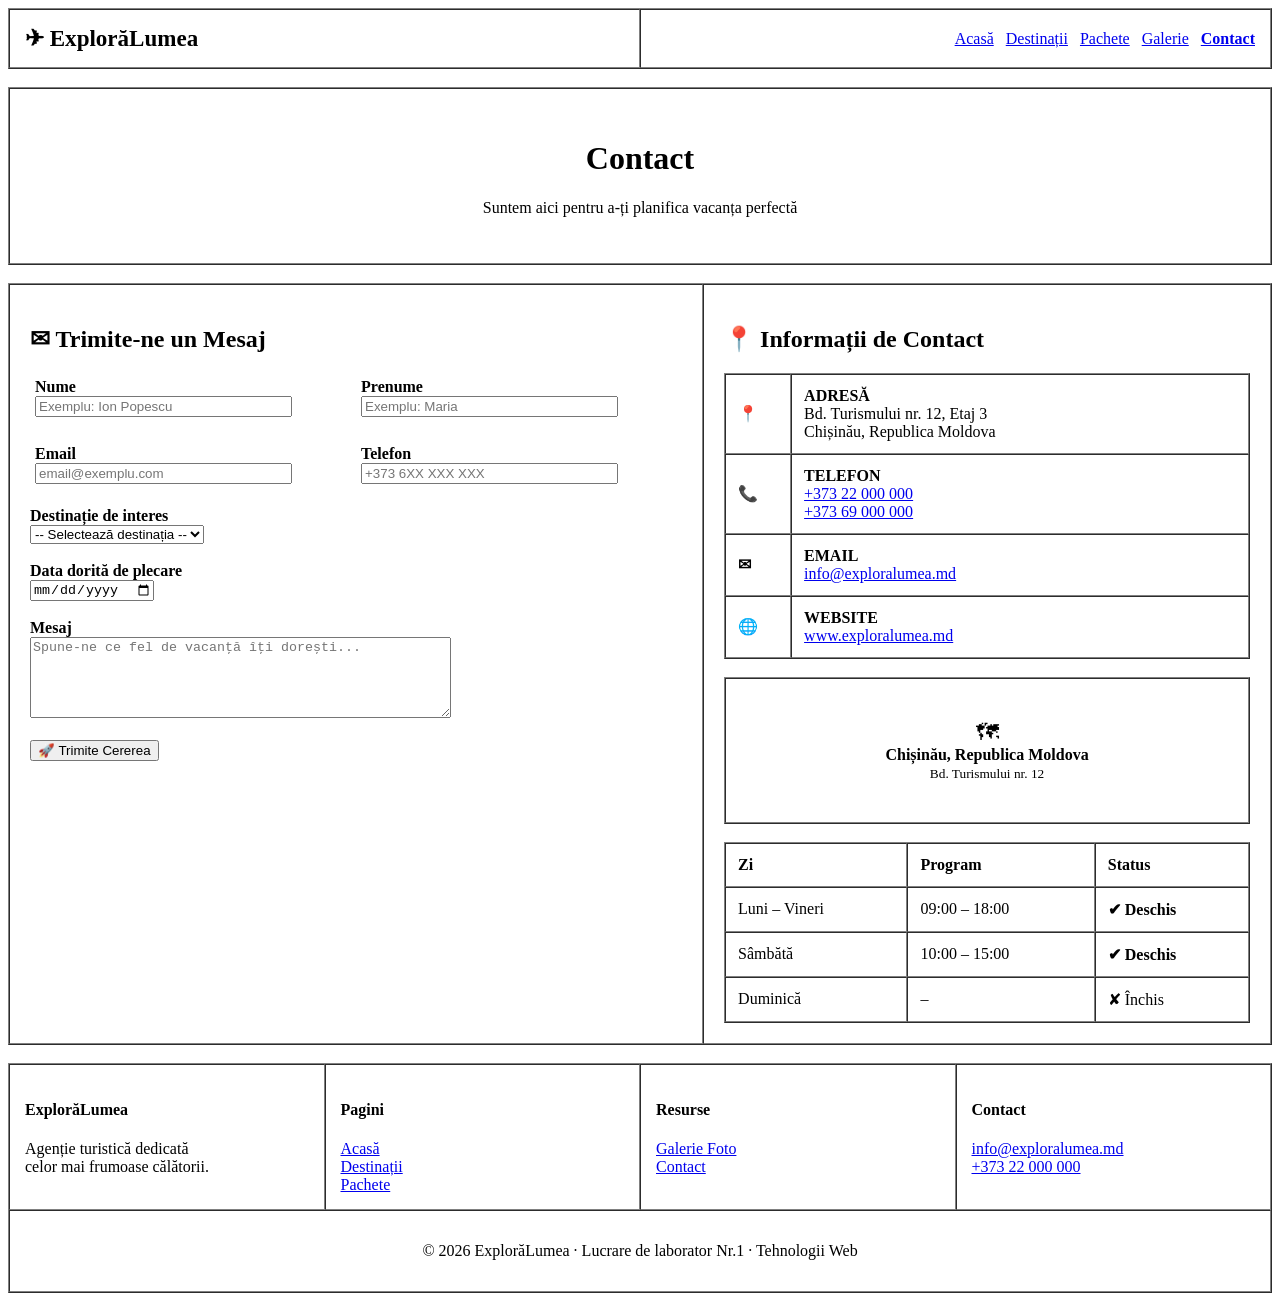
==== contact.html @ a7e3dc66 "Add files via upload" ====
<!DOCTYPE html>
<html lang="ro">
<head>
  <meta charset="UTF-8">
  <meta name="viewport" content="width=device-width, initial-scale=1.0">
  <title>Contact – ExplorăLumea</title>
</head>
<body>

<!-- HEADER -->
<table width="100%" border="1" cellpadding="15" cellspacing="0">
  <tr>
    <td width="50%" valign="middle">
      <b><big><big>✈ ExplorăLumea</big></big></b>
    </td>
    <td width="50%" valign="middle" align="right">
      <a href="index.html">Acasă</a> &nbsp;
      <a href="destinatii.html">Destinații</a> &nbsp;
      <a href="pachete.html">Pachete</a> &nbsp;
      <a href="galerie.html">Galerie</a> &nbsp;
      <a href="contact.html"><b>Contact</b></a>
    </td>
  </tr>
</table>

<br>

<!-- PAGE HEADER -->
<table width="100%" border="1" cellpadding="30" cellspacing="0">
  <tr>
    <td align="center">
      <h1>Contact</h1>
      <p>Suntem aici pentru a-ți planifica vacanța perfectă</p>
    </td>
  </tr>
</table>

<br>

<!-- CONTACT: FORMULAR + INFO -->
<table width="100%" border="1" cellpadding="20" cellspacing="0">
  <tr valign="top">

    <!-- COLOANA 1: FORMULAR -->
    <td width="55%">
      <h2>✉ Trimite-ne un Mesaj</h2>

      <!-- Nume + Prenume -->
      <table width="100%" border="0" cellpadding="5" cellspacing="0">
        <tr valign="top">
          <td width="50%">
            <label><b>Nume</b></label><br>
            <input type="text" placeholder="Exemplu: Ion Popescu" size="30">
          </td>
          <td width="50%">
            <label><b>Prenume</b></label><br>
            <input type="text" placeholder="Exemplu: Maria" size="30">
          </td>
        </tr>
        <tr valign="top">
          <td>
            <br>
            <label><b>Email</b></label><br>
            <input type="email" placeholder="email@exemplu.com" size="30">
          </td>
          <td>
            <br>
            <label><b>Telefon</b></label><br>
            <input type="tel" placeholder="+373 6XX XXX XXX" size="30">
          </td>
        </tr>
      </table>

      <br>

      <label><b>Destinație de interes</b></label><br>
      <select>
        <option value="">-- Selectează destinația --</option>
        <option>Paris, Franța</option>
        <option>Roma, Italia</option>
        <option>Tokyo, Japonia</option>
        <option>Maldive</option>
        <option>New York, SUA</option>
        <option>Bali, Indonezia</option>
        <option>Altă destinație</option>
      </select>

      <br><br>

      <label><b>Data dorită de plecare</b></label><br>
      <input type="date">

      <br><br>

      <label><b>Mesaj</b></label><br>
      <textarea rows="5" cols="50" placeholder="Spune-ne ce fel de vacanță îți dorești..."></textarea>

      <br><br>

      <button type="submit">🚀 Trimite Cererea</button>
    </td>

    <!-- COLOANA 2: INFO + PROGRAM -->
    <td width="45%">
      <h2>📍 Informații de Contact</h2>

      <!-- Tabel info contact -->
      <table width="100%" border="1" cellpadding="12" cellspacing="0">
        <tr>
          <td width="40"><b>📍</b></td>
          <td>
            <b>ADRESĂ</b><br>
            Bd. Turismului nr. 12, Etaj 3<br>
            Chișinău, Republica Moldova
          </td>
        </tr>
        <tr>
          <td><b>📞</b></td>
          <td>
            <b>TELEFON</b><br>
            <a href="tel:+37322000000">+373 22 000 000</a><br>
            <a href="tel:+37369000000">+373 69 000 000</a>
          </td>
        </tr>
        <tr>
          <td><b>✉</b></td>
          <td>
            <b>EMAIL</b><br>
            <a href="mailto:info@exploralumea.md">info@exploralumea.md</a>
          </td>
        </tr>
        <tr>
          <td><b>🌐</b></td>
          <td>
            <b>WEBSITE</b><br>
            <a href="index.html">www.exploralumea.md</a>
          </td>
        </tr>
      </table>

      <br>

      <!-- HARTA placeholder -->
      <table width="100%" border="1" cellpadding="40" cellspacing="0">
        <tr>
          <td align="center">
            <big><big>🗺</big></big><br>
            <b>Chișinău, Republica Moldova</b><br>
            <small>Bd. Turismului nr. 12</small>
          </td>
        </tr>
      </table>

      <br>

      <!-- PROGRAM de lucru -->
      <table width="100%" border="1" cellpadding="12" cellspacing="0">
        <thead>
          <tr>
            <th align="left">Zi</th>
            <th align="left">Program</th>
            <th align="left">Status</th>
          </tr>
        </thead>
        <tbody>
          <tr>
            <td>Luni – Vineri</td>
            <td>09:00 – 18:00</td>
            <td><b>✔ Deschis</b></td>
          </tr>
          <tr>
            <td>Sâmbătă</td>
            <td>10:00 – 15:00</td>
            <td><b>✔ Deschis</b></td>
          </tr>
          <tr>
            <td>Duminică</td>
            <td>–</td>
            <td>✘ Închis</td>
          </tr>
        </tbody>
      </table>

    </td>
  </tr>
</table>

<br>

<!-- FOOTER -->
<table width="100%" border="1" cellpadding="15" cellspacing="0">
  <tr>
    <td valign="top" width="25%">
      <h4>ExplorăLumea</h4>
      <p>Agenție turistică dedicată<br>celor mai frumoase călătorii.</p>
    </td>
    <td valign="top" width="25%">
      <h4>Pagini</h4>
      <a href="index.html">Acasă</a><br>
      <a href="destinatii.html">Destinații</a><br>
      <a href="pachete.html">Pachete</a>
    </td>
    <td valign="top" width="25%">
      <h4>Resurse</h4>
      <a href="galerie.html">Galerie Foto</a><br>
      <a href="contact.html">Contact</a>
    </td>
    <td valign="top" width="25%">
      <h4>Contact</h4>
      <a href="mailto:info@exploralumea.md">info@exploralumea.md</a><br>
      <a href="tel:+37322000000">+373 22 000 000</a>
    </td>
  </tr>
  <tr>
    <td colspan="4" align="center">
      <p>© 2026 ExplorăLumea · Lucrare de laborator Nr.1 · Tehnologii Web</p>
    </td>
  </tr>
</table>

</body>
</html>
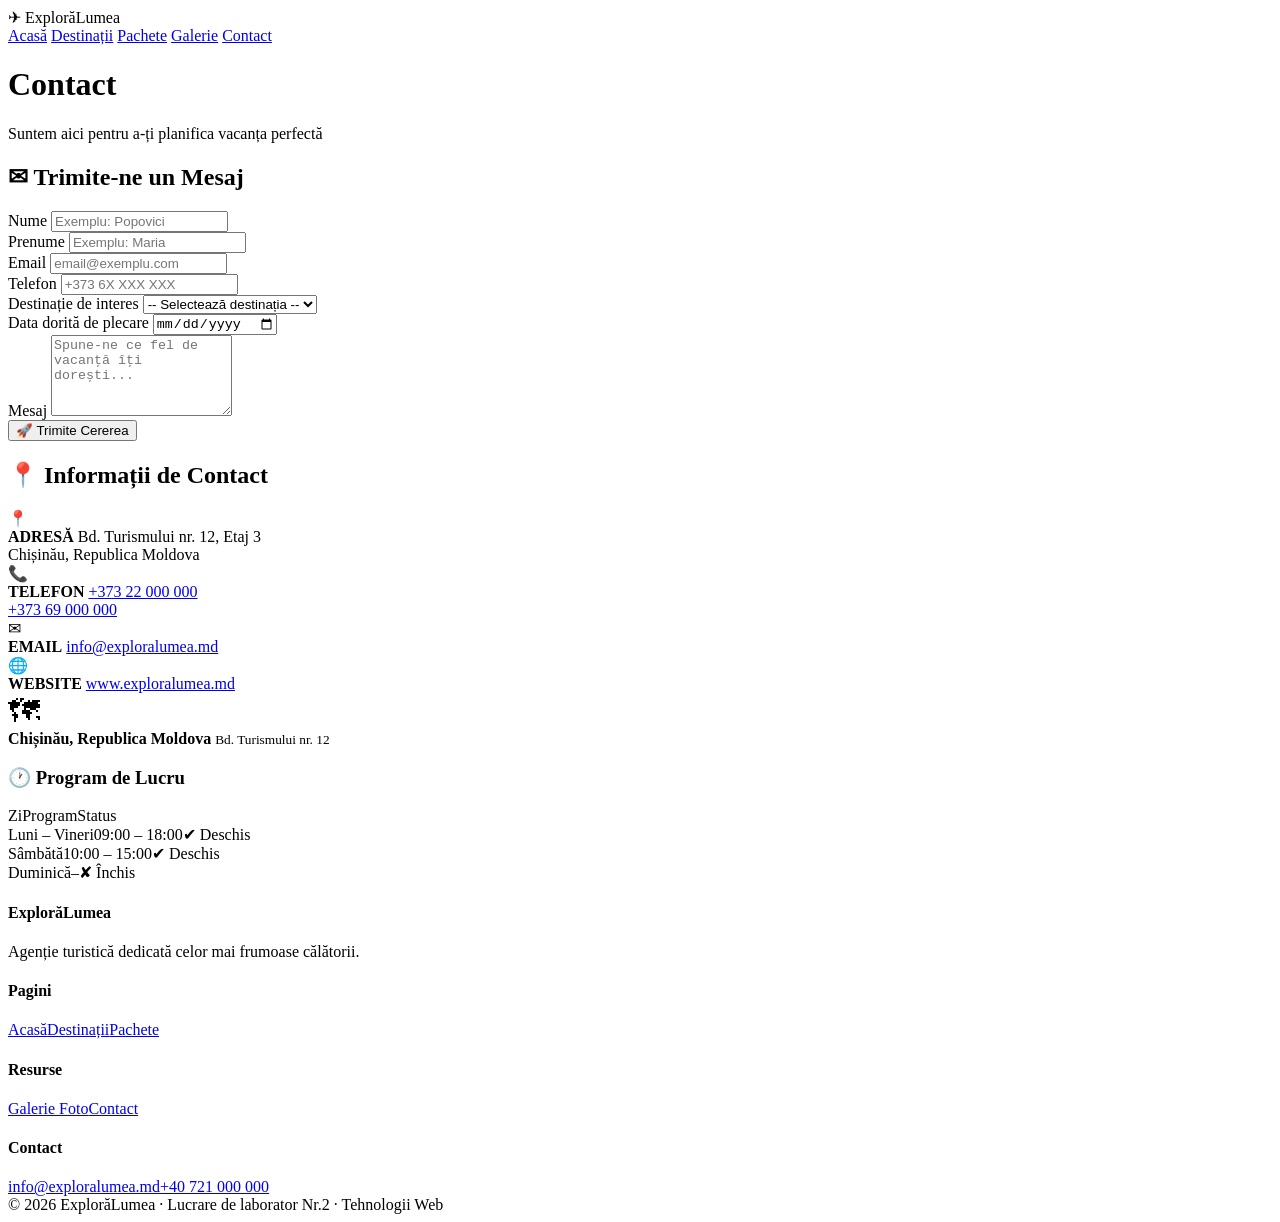
==== commit a93de3b3: "Add files via upload" ====
--- a/contact.html
+++ b/contact.html
@@ -1,223 +1,162 @@
-
 <!DOCTYPE html>
 <html lang="ro">
 <head>
   <meta charset="UTF-8">
   <meta name="viewport" content="width=device-width, initial-scale=1.0">
   <title>Contact – ExplorăLumea</title>
+  <link rel="stylesheet" href="css/style.css">
 </head>
 <body>
 
-<!-- HEADER -->
-<table width="100%" border="1" cellpadding="15" cellspacing="0">
-  <tr>
-    <td width="50%" valign="middle">
-      <b><big><big>✈ ExplorăLumea</big></big></b>
-    </td>
-    <td width="50%" valign="middle" align="right">
-      <a href="index.html">Acasă</a> &nbsp;
-      <a href="destinatii.html">Destinații</a> &nbsp;
-      <a href="pachete.html">Pachete</a> &nbsp;
-      <a href="galerie.html">Galerie</a> &nbsp;
-      <a href="contact.html"><b>Contact</b></a>
-    </td>
-  </tr>
-</table>
+<!-- ANTET -->
+<div class="antet">
+  <div class="antet-interior">
+    <div class="sigla">✈ ExplorăLumea</div>
+    <nav class="navigatie">
+      <a href="index.html">Acasă</a>
+      <a href="destinatii.html">Destinații</a>
+      <a href="pachete.html">Pachete</a>
+      <a href="galerie.html">Galerie</a>
+      <a href="contact.html" class="activ">Contact</a>
+    </nav>
+  </div>
+</div>
 
-<br>
+<!-- BANNER PAGINA -->
+<div class="banner-pagina">
+  <h1>Contact</h1>
+  <p>Suntem aici pentru a-ți planifica vacanța perfectă</p>
+</div>
 
-<!-- PAGE HEADER -->
-<table width="100%" border="1" cellpadding="30" cellspacing="0">
-  <tr>
-    <td align="center">
-      <h1>Contact</h1>
-      <p>Suntem aici pentru a-ți planifica vacanța perfectă</p>
-    </td>
-  </tr>
-</table>
+<div class="sectiune">
+  <div class="sectiune-interior">
+    <div class="grila-contact">
 
-<br>
+      <!-- FORMULAR -->
+      <div class="formular-contact">
+        <h2>✉ Trimite-ne un Mesaj</h2>
 
-<!-- CONTACT: FORMULAR + INFO -->
-<table width="100%" border="1" cellpadding="20" cellspacing="0">
-  <tr valign="top">
+        <div class="rand-formular">
+          <div class="grup-formular">
+            <label>Nume</label>
+            <input type="text" placeholder="Exemplu: Popovici">
+          </div>
+          <div class="grup-formular">
+            <label>Prenume</label>
+            <input type="text" placeholder="Exemplu: Maria">
+          </div>
+        </div>
 
-    <!-- COLOANA 1: FORMULAR -->
-    <td width="55%">
-      <h2>✉ Trimite-ne un Mesaj</h2>
+        <div class="rand-formular">
+          <div class="grup-formular">
+            <label>Email</label>
+            <input type="email" placeholder="email@exemplu.com">
+          </div>
+          <div class="grup-formular">
+            <label>Telefon</label>
+            <input type="tel" placeholder="+373 6X XXX XXX">
+          </div>
+        </div>
 
-      <!-- Nume + Prenume -->
-      <table width="100%" border="0" cellpadding="5" cellspacing="0">
-        <tr valign="top">
-          <td width="50%">
-            <label><b>Nume</b></label><br>
-            <input type="text" placeholder="Exemplu: Ion Popescu" size="30">
-          </td>
-          <td width="50%">
-            <label><b>Prenume</b></label><br>
-            <input type="text" placeholder="Exemplu: Maria" size="30">
-          </td>
-        </tr>
-        <tr valign="top">
-          <td>
-            <br>
-            <label><b>Email</b></label><br>
-            <input type="email" placeholder="email@exemplu.com" size="30">
-          </td>
-          <td>
-            <br>
-            <label><b>Telefon</b></label><br>
-            <input type="tel" placeholder="+373 6XX XXX XXX" size="30">
-          </td>
-        </tr>
-      </table>
+        <div class="grup-formular">
+          <label>Destinație de interes</label>
+          <select>
+            <option value="">-- Selectează destinația --</option>
+            <option>Paris, Franța</option>
+            <option>Roma, Italia</option>
+            <option>Tokyo, Japonia</option>
+            <option>Maldive</option>
+            <option>New York, SUA</option>
+            <option>Bali, Indonezia</option>
+            <option>Altă destinație</option>
+          </select>
+        </div>
 
-      <br>
+        <div class="grup-formular">
+          <label>Data dorită de plecare</label>
+          <input type="date">
+        </div>
 
-      <label><b>Destinație de interes</b></label><br>
-      <select>
-        <option value="">-- Selectează destinația --</option>
-        <option>Paris, Franța</option>
-        <option>Roma, Italia</option>
-        <option>Tokyo, Japonia</option>
-        <option>Maldive</option>
-        <option>New York, SUA</option>
-        <option>Bali, Indonezia</option>
-        <option>Altă destinație</option>
-      </select>
+        <div class="grup-formular">
+          <label>Mesaj</label>
+          <textarea rows="5" placeholder="Spune-ne ce fel de vacanță îți dorești..."></textarea>
+        </div>
 
-      <br><br>
+        <button type="submit" class="buton-trimite">🚀 Trimite Cererea</button>
+      </div>
 
-      <label><b>Data dorită de plecare</b></label><br>
-      <input type="date">
+      <!-- INFO -->
+      <div class="info-contact">
+        <h2>📍 Informații de Contact</h2>
 
-      <br><br>
-
-      <label><b>Mesaj</b></label><br>
-      <textarea rows="5" cols="50" placeholder="Spune-ne ce fel de vacanță îți dorești..."></textarea>
-
-      <br><br>
-
-      <button type="submit">🚀 Trimite Cererea</button>
-    </td>
-
-    <!-- COLOANA 2: INFO + PROGRAM -->
-    <td width="45%">
-      <h2>📍 Informații de Contact</h2>
-
-      <!-- Tabel info contact -->
-      <table width="100%" border="1" cellpadding="12" cellspacing="0">
-        <tr>
-          <td width="40"><b>📍</b></td>
-          <td>
-            <b>ADRESĂ</b><br>
+        <div class="rand-info">
+          <div class="icona-info">📍</div>
+          <div class="text-info">
+            <strong>ADRESĂ</strong>
             Bd. Turismului nr. 12, Etaj 3<br>
             Chișinău, Republica Moldova
-          </td>
-        </tr>
-        <tr>
-          <td><b>📞</b></td>
-          <td>
-            <b>TELEFON</b><br>
+          </div>
+        </div>
+        <div class="rand-info">
+          <div class="icona-info">📞</div>
+          <div class="text-info">
+            <strong>TELEFON</strong>
             <a href="tel:+37322000000">+373 22 000 000</a><br>
             <a href="tel:+37369000000">+373 69 000 000</a>
-          </td>
-        </tr>
-        <tr>
-          <td><b>✉</b></td>
-          <td>
-            <b>EMAIL</b><br>
+          </div>
+        </div>
+        <div class="rand-info">
+          <div class="icona-info">✉</div>
+          <div class="text-info">
+            <strong>EMAIL</strong>
             <a href="mailto:info@exploralumea.md">info@exploralumea.md</a>
-          </td>
-        </tr>
-        <tr>
-          <td><b>🌐</b></td>
-          <td>
-            <b>WEBSITE</b><br>
+          </div>
+        </div>
+        <div class="rand-info">
+          <div class="icona-info">🌐</div>
+          <div class="text-info">
+            <strong>WEBSITE</strong>
             <a href="index.html">www.exploralumea.md</a>
-          </td>
-        </tr>
-      </table>
+          </div>
+        </div>
 
-      <br>
+        <div class="harta-placeholder">
+          <div style="font-size:2rem;">🗺</div>
+          <strong>Chișinău, Republica Moldova</strong>
+          <small>Bd. Turismului nr. 12</small>
+        </div>
 
-      <!-- HARTA placeholder -->
-      <table width="100%" border="1" cellpadding="40" cellspacing="0">
-        <tr>
-          <td align="center">
-            <big><big>🗺</big></big><br>
-            <b>Chișinău, Republica Moldova</b><br>
-            <small>Bd. Turismului nr. 12</small>
-          </td>
-        </tr>
-      </table>
+        <h3>🕐 Program de Lucru</h3>
+        <div class="tabel-program">
+          <div class="program-antet">
+            <span>Zi</span><span>Program</span><span>Status</span>
+          </div>
+          <div class="program-rand">
+            <span>Luni – Vineri</span><span>09:00 – 18:00</span><span class="deschis">✔ Deschis</span>
+          </div>
+          <div class="program-rand">
+            <span>Sâmbătă</span><span>10:00 – 15:00</span><span class="deschis">✔ Deschis</span>
+          </div>
+          <div class="program-rand">
+            <span>Duminică</span><span>–</span><span class="inchis">✘ Închis</span>
+          </div>
+        </div>
 
-      <br>
+      </div>
+    </div>
+  </div>
+</div>
 
-      <!-- PROGRAM de lucru -->
-      <table width="100%" border="1" cellpadding="12" cellspacing="0">
-        <thead>
-          <tr>
-            <th align="left">Zi</th>
-            <th align="left">Program</th>
-            <th align="left">Status</th>
-          </tr>
-        </thead>
-        <tbody>
-          <tr>
-            <td>Luni – Vineri</td>
-            <td>09:00 – 18:00</td>
-            <td><b>✔ Deschis</b></td>
-          </tr>
-          <tr>
-            <td>Sâmbătă</td>
-            <td>10:00 – 15:00</td>
-            <td><b>✔ Deschis</b></td>
-          </tr>
-          <tr>
-            <td>Duminică</td>
-            <td>–</td>
-            <td>✘ Închis</td>
-          </tr>
-        </tbody>
-      </table>
-
-    </td>
-  </tr>
-</table>
-
-<br>
-
-<!-- FOOTER -->
-<table width="100%" border="1" cellpadding="15" cellspacing="0">
-  <tr>
-    <td valign="top" width="25%">
-      <h4>ExplorăLumea</h4>
-      <p>Agenție turistică dedicată<br>celor mai frumoase călătorii.</p>
-    </td>
-    <td valign="top" width="25%">
-      <h4>Pagini</h4>
-      <a href="index.html">Acasă</a><br>
-      <a href="destinatii.html">Destinații</a><br>
-      <a href="pachete.html">Pachete</a>
-    </td>
-    <td valign="top" width="25%">
-      <h4>Resurse</h4>
-      <a href="galerie.html">Galerie Foto</a><br>
-      <a href="contact.html">Contact</a>
-    </td>
-    <td valign="top" width="25%">
-      <h4>Contact</h4>
-      <a href="mailto:info@exploralumea.md">info@exploralumea.md</a><br>
-      <a href="tel:+37322000000">+373 22 000 000</a>
-    </td>
-  </tr>
-  <tr>
-    <td colspan="4" align="center">
-      <p>© 2026 ExplorăLumea · Lucrare de laborator Nr.1 · Tehnologii Web</p>
-    </td>
-  </tr>
-</table>
+<!-- SUBSOL -->
+<div class="subsol">
+  <div class="subsol-interior">
+    <div class="subsol-coloana"><h4>ExplorăLumea</h4><p>Agenție turistică dedicată celor mai frumoase călătorii.</p></div>
+    <div class="subsol-coloana"><h4>Pagini</h4><a href="index.html">Acasă</a><a href="destinatii.html">Destinații</a><a href="pachete.html">Pachete</a></div>
+    <div class="subsol-coloana"><h4>Resurse</h4><a href="galerie.html">Galerie Foto</a><a href="contact.html">Contact</a></div>
+    <div class="subsol-coloana"><h4>Contact</h4><a href="mailto:info@exploralumea.md">info@exploralumea.md</a><a href="tel:+40721000000">+40 721 000 000</a></div>
+  </div>
+  <div class="subsol-copyright">© 2026 ExplorăLumea · Lucrare de laborator Nr.2 · Tehnologii Web</div>
+</div>
 
 </body>
 </html>
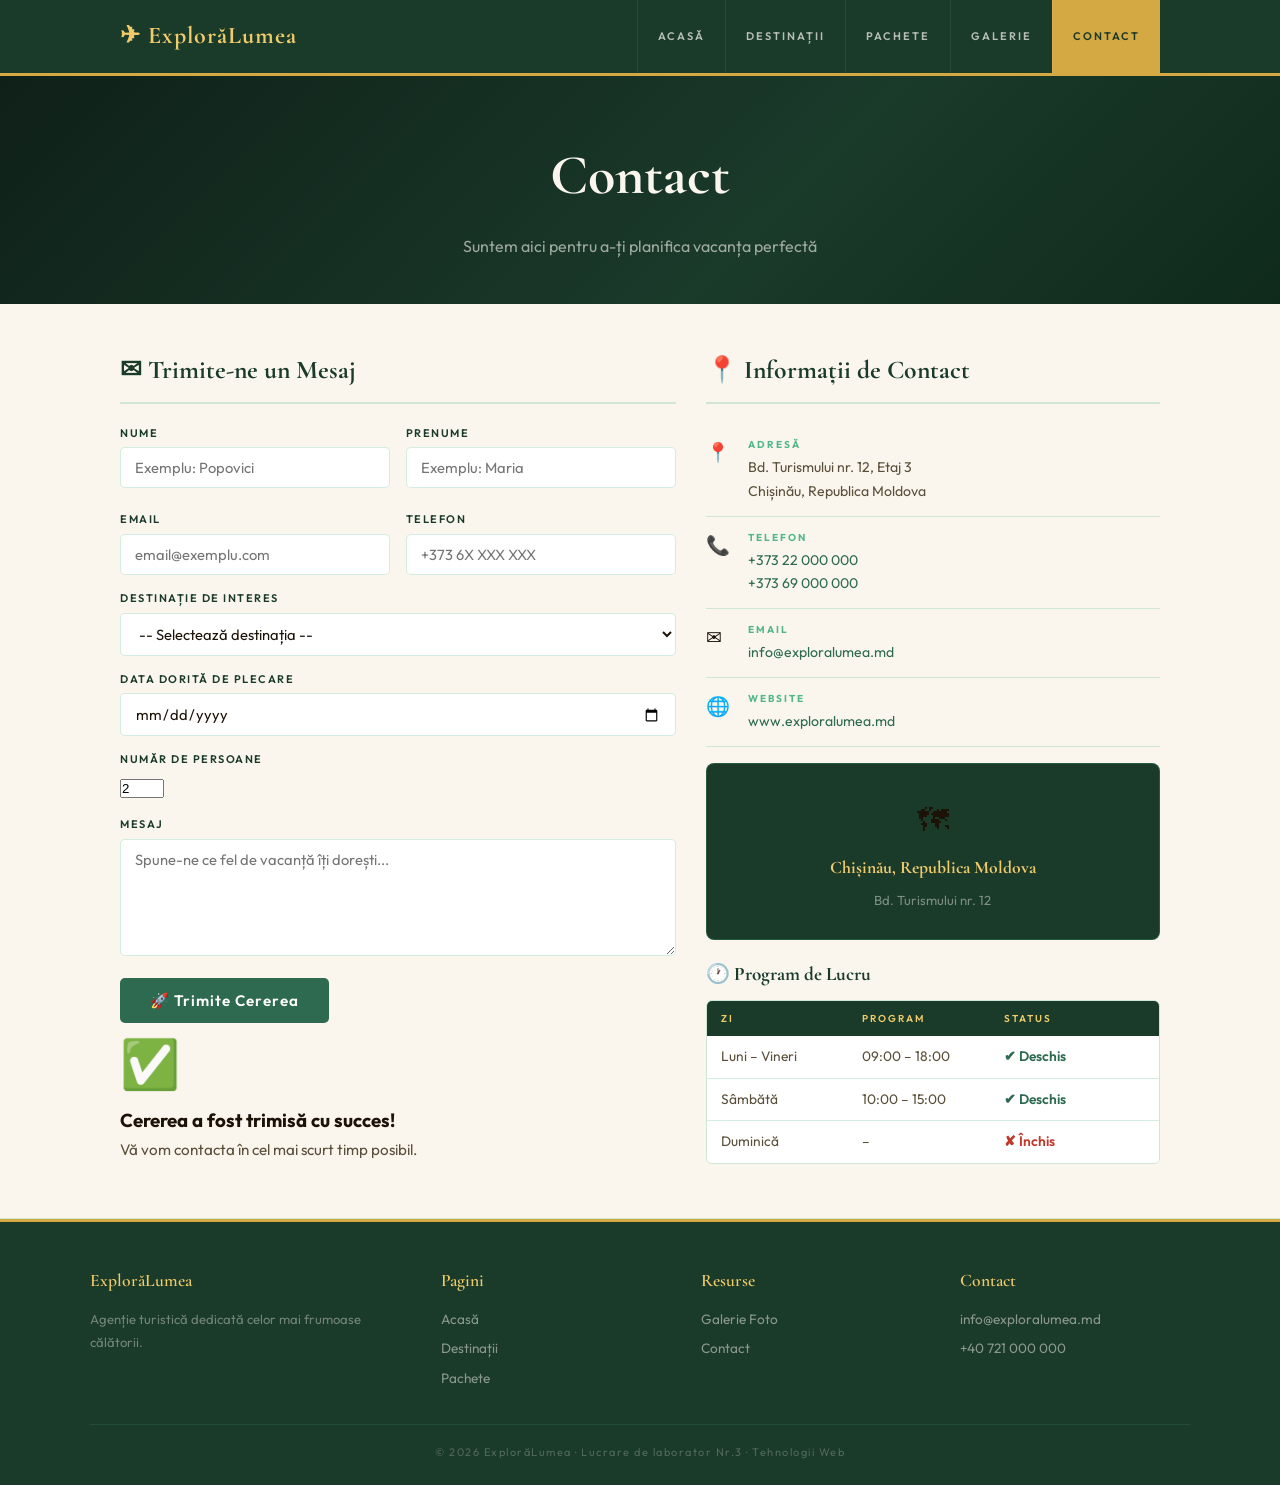
==== commit 1e87b165: "Add files via upload" ====
--- a/contact.html
+++ b/contact.html
@@ -39,50 +39,77 @@
         <div class="rand-formular">
           <div class="grup-formular">
             <label>Nume</label>
-            <input type="text" placeholder="Exemplu: Popovici">
+            <input type="text" id="camp-nume" placeholder="Exemplu: Popovici">
+            <span class="mesaj-eroare" id="eroare-nume"></span>
+            <span id="contor-mesaj" class="contor-caractere" style="font-size:0.78rem; color: var(--text-slab);"></span>
           </div>
           <div class="grup-formular">
             <label>Prenume</label>
-            <input type="text" placeholder="Exemplu: Maria">
+            <input type="text" id="camp-prenume" placeholder="Exemplu: Maria">
+            <span class="mesaj-eroare" id="eroare-prenume"></span>
           </div>
         </div>
+
+        <div id="preview-nume" style="color: var(--verde-mediu); font-weight: 600; margin-bottom: 8px;"></div>
 
         <div class="rand-formular">
           <div class="grup-formular">
             <label>Email</label>
-            <input type="email" placeholder="email@exemplu.com">
+            <input type="email" id="camp-email" placeholder="email@exemplu.com">
+            <span class="mesaj-eroare" id="eroare-email"></span>
           </div>
           <div class="grup-formular">
             <label>Telefon</label>
-            <input type="tel" placeholder="+373 6X XXX XXX">
+            <input type="tel" id="camp-telefon" placeholder="+373 6X XXX XXX">
+            <span class="mesaj-eroare" id="eroare-telefon"></span>
           </div>
         </div>
 
         <div class="grup-formular">
           <label>Destinație de interes</label>
-          <select>
+          <select id="camp-destinatie">
             <option value="">-- Selectează destinația --</option>
-            <option>Paris, Franța</option>
-            <option>Roma, Italia</option>
-            <option>Tokyo, Japonia</option>
-            <option>Maldive</option>
-            <option>New York, SUA</option>
-            <option>Bali, Indonezia</option>
-            <option>Altă destinație</option>
+            <option value="Paris, Franța">Paris, Franța</option>
+            <option value="Roma, Italia">Roma, Italia</option>
+            <option value="Tokyo, Japonia">Tokyo, Japonia</option>
+            <option value="Maldive">Maldive</option>
+            <option value="New York, SUA">New York, SUA</option>
+            <option value="Bali, Indonezia">Bali, Indonezia</option>
+            <option value="Altă destinație">Altă destinație</option>
           </select>
+          <span class="mesaj-eroare" id="eroare-destinatie"></span>
         </div>
 
         <div class="grup-formular">
           <label>Data dorită de plecare</label>
-          <input type="date">
+          <input type="date" id="camp-data">
+          <span class="mesaj-eroare" id="eroare-data"></span>
+        </div>
+
+        <div class="grup-formular">
+          <label>Număr de persoane</label>
+          <input type="number" id="camp-persoane" min="1" max="20" placeholder="Ex: 2" value="2">
+          <span class="mesaj-eroare" id="eroare-persoane"></span>
         </div>
 
         <div class="grup-formular">
           <label>Mesaj</label>
-          <textarea rows="5" placeholder="Spune-ne ce fel de vacanță îți dorești..."></textarea>
+          <textarea rows="5" id="camp-mesaj" placeholder="Spune-ne ce fel de vacanță îți dorești..."></textarea>
+          <span class="mesaj-eroare" id="eroare-mesaj"></span>
         </div>
 
-        <button type="submit" class="buton-trimite">🚀 Trimite Cererea</button>
+        <button type="button" id="buton-trimite" class="buton-trimite" onclick="proceseazaFormular()">
+          🚀 Trimite Cererea
+        </button>
+
+        <!-- RĂSPUNS DINAMIC -->
+        <div id="raspuns-formular">
+          <div style="font-size:3rem;">✅</div>
+          <h3>Cererea a fost trimisă cu succes!</h3>
+          <p>Vă vom contacta în cel mai scurt timp posibil.</p>
+          <div class="rezumat" id="rezumat-date"></div>
+        </div>
+
       </div>
 
       <!-- INFO -->
@@ -142,6 +169,8 @@
           </div>
         </div>
 
+        <div id="status-ora"></div>
+
       </div>
     </div>
   </div>
@@ -155,8 +184,11 @@
     <div class="subsol-coloana"><h4>Resurse</h4><a href="galerie.html">Galerie Foto</a><a href="contact.html">Contact</a></div>
     <div class="subsol-coloana"><h4>Contact</h4><a href="mailto:info@exploralumea.md">info@exploralumea.md</a><a href="tel:+40721000000">+40 721 000 000</a></div>
   </div>
-  <div class="subsol-copyright">© 2026 ExplorăLumea · Lucrare de laborator Nr.2 · Tehnologii Web</div>
+  <div class="subsol-copyright">© 2026 ExplorăLumea · Lucrare de laborator Nr.3 · Tehnologii Web</div>
 </div>
+
+<script src="js/efecte.js"></script>
+<script src="js/contact.js"></script>
 
 </body>
 </html>
--- a/css/style.css
+++ b/css/style.css
@@ -0,0 +1,725 @@
+@import url('https://fonts.googleapis.com/css2?family=Cormorant+Garamond:ital,wght@0,300;0,600;0,700;1,300&family=Outfit:wght@300;400;600&display=swap');
+
+/* ── VARIABILE ── */
+:root {
+  --verde-inchis:  #1a3a2a;
+  --verde-mediu:   #2d6a4f;
+  --verde-deschis: #52b788;
+  --auriu:         #d4a843;
+  --auriu-deschis: #f0cb6a;
+  --crem:          #faf6ee;
+  --text:          #1c1208;
+  --text-slab:     #5a4f3a;
+  --bordura:       rgba(82,183,136,0.25);
+  --umbra:         0 6px 28px rgba(26,58,42,0.12);
+}
+
+/* ── RESET ── */
+*, *::before, *::after { margin: 0; padding: 0; box-sizing: border-box; }
+
+body {
+  font-family: 'Outfit', sans-serif;
+  background: var(--crem);
+  color: var(--text);
+  line-height: 1.7;
+}
+
+img { max-width: 100%; display: block; }
+
+/* ══════════════════════════
+   ANTET
+══════════════════════════ */
+.antet {
+  background: var(--verde-inchis);
+  border-bottom: 3px solid var(--auriu);
+  position: sticky;
+  top: 0;
+  z-index: 100;
+}
+.antet-interior {
+  max-width: 1100px;
+  margin: 0 auto;
+  padding: 0 30px;
+  display: flex;
+  align-items: stretch;
+  justify-content: space-between;
+}
+.sigla {
+  font-family: 'Cormorant Garamond', serif;
+  font-size: 1.5rem;
+  font-weight: 700;
+  color: var(--auriu-deschis);
+  padding: 16px 0;
+  letter-spacing: 1px;
+}
+
+/* ── NAVIGATIE + PSEUDO-CLASE ── */
+.navigatie {
+  display: flex;
+  align-items: stretch;
+}
+.navigatie a {
+  color: rgba(250,246,238,0.70);
+  text-decoration: none;
+  font-size: 11px;
+  font-weight: 600;
+  letter-spacing: 2px;
+  text-transform: uppercase;
+  padding: 0 20px;
+  display: flex;
+  align-items: center;
+  border-left: 1px solid rgba(255,255,255,0.07);
+  transition: background 0.22s, color 0.22s;
+}
+.navigatie a:link    { color: rgba(250,246,238,0.70); }
+.navigatie a:visited { color: rgba(250,246,238,0.50); }
+.navigatie a:hover   { background: var(--verde-deschis); color: var(--verde-inchis); }
+.navigatie a:active  { background: var(--auriu); color: var(--verde-inchis); }
+.navigatie a.activ   { background: var(--auriu); color: var(--verde-inchis); }
+
+/* ══════════════════════════
+   BANNER PAGINA
+══════════════════════════ */
+.banner-pagina {
+  background: linear-gradient(135deg, #0f2018 0%, var(--verde-inchis) 60%, #0f2a1a 100%);
+  padding: 52px 30px 44px;
+  text-align: center;
+}
+.banner-pagina h1 {
+  font-family: 'Cormorant Garamond', serif;
+  font-size: clamp(2rem, 5vw, 3.5rem);
+  font-weight: 700;
+  color: var(--crem);
+  margin-bottom: 10px;
+}
+.banner-pagina p {
+  color: rgba(250,246,238,0.60);
+  font-size: 1rem;
+}
+
+/* ══════════════════════════
+   BANNER (index)
+══════════════════════════ */
+.banner {
+  background: linear-gradient(135deg, #0f2018 0%, var(--verde-inchis) 100%);
+  padding: 52px 30px;
+}
+.banner-interior {
+  max-width: 1100px;
+  margin: 0 auto;
+  text-align: center;
+}
+.banner h1 {
+  font-family: 'Cormorant Garamond', serif;
+  font-size: clamp(2.2rem, 5vw, 4rem);
+  font-weight: 700;
+  color: var(--crem);
+  margin-bottom: 12px;
+}
+.banner p {
+  color: rgba(250,246,238,0.60);
+  font-size: 1rem;
+  margin-bottom: 24px;
+}
+.banner img {
+  border-radius: 8px;
+  border: 2px solid var(--bordura);
+  margin: 0 auto 20px;
+  box-shadow: var(--umbra);
+}
+.banner-buton {
+  margin-top: 16px;
+}
+.banner-buton a {
+  display: inline-block;
+  background: var(--auriu);
+  color: var(--verde-inchis);
+  padding: 12px 32px;
+  border-radius: 4px;
+  font-weight: 700;
+  font-size: 0.95rem;
+  text-decoration: none;
+  letter-spacing: 1px;
+  transition: background 0.2s;
+}
+.banner-buton a:hover { background: var(--auriu-deschis); }
+
+/* ══════════════════════════
+   SECTIUNI GENERALE
+══════════════════════════ */
+.sectiune {
+  padding: 44px 0;
+  border-bottom: 1px solid var(--bordura);
+}
+.sectiune-interior {
+  max-width: 1100px;
+  margin: 0 auto;
+  padding: 0 30px;
+}
+
+/* ── ANCORA SCROLL ── */
+#europa, #asia, #america, #africa, #oceania {
+  scroll-margin-top: 70px;
+}
+
+/* ── HARTA ── */
+.sectiune-interior.centrat { text-align: center; }
+.harta-img {
+  display: block;
+  margin: 16px auto;
+  border: 3px solid var(--auriu);
+  border-radius: 8px;
+  box-shadow: var(--umbra);
+  max-width: 100%;
+}
+#harta-lume { cursor: pointer; }
+
+.sectiune h2 {
+  font-family: 'Cormorant Garamond', serif;
+  font-size: 2rem;
+  font-weight: 700;
+  color: var(--verde-inchis);
+  margin-bottom: 24px;
+  padding-bottom: 12px;
+  border-bottom: 2px solid var(--bordura);
+}
+.sectiune p {
+  color: var(--text-slab);
+  font-size: 0.95rem;
+  margin-bottom: 12px;
+}
+
+/* ══════════════════════════
+   GRILA DESTINATII
+══════════════════════════ */
+.grila-destinatii {
+  display: grid;
+  grid-template-columns: repeat(4, 1fr);
+  gap: 18px;
+  margin-top: 10px;
+}
+.card-destinatie {
+  background: #fff;
+  border: 1px solid var(--bordura);
+  border-radius: 8px;
+  overflow: hidden;
+  box-shadow: var(--umbra);
+  text-align: center;
+  padding-bottom: 16px;
+  transition: transform 0.2s, box-shadow 0.2s;
+}
+.card-destinatie:hover {
+  transform: translateY(-5px);
+  box-shadow: 0 16px 44px rgba(26,58,42,0.18);
+}
+.card-destinatie img {
+  width: 100%;
+  height: 140px;
+  object-fit: cover;
+}
+.card-destinatie h3 {
+  font-family: 'Cormorant Garamond', serif;
+  font-size: 1.1rem;
+  color: var(--verde-inchis);
+  margin: 10px 12px 4px;
+}
+.card-destinatie p {
+  font-size: 0.85rem;
+  color: var(--text-slab);
+  margin: 0 12px 8px;
+}
+.card-destinatie a {
+  color: var(--verde-mediu);
+  font-size: 0.85rem;
+  font-weight: 600;
+  text-decoration: none;
+}
+.card-destinatie a:hover { color: var(--auriu); text-decoration: underline; }
+
+/* ══════════════════════════
+   STATISTICI
+══════════════════════════ */
+.statistici {
+  background: var(--verde-inchis);
+  border-top: 2px solid var(--auriu);
+  border-bottom: 2px solid var(--auriu);
+  padding: 36px 30px;
+}
+.statistici-interior {
+  max-width: 1100px;
+  margin: 0 auto;
+  display: grid;
+  grid-template-columns: repeat(4, 1fr);
+  gap: 20px;
+  text-align: center;
+}
+.element-statistica {
+  display: flex;
+  flex-direction: column;
+  align-items: center;
+}
+.numar-statistica {
+  font-family: 'Cormorant Garamond', serif;
+  font-size: 2.8rem;
+  font-weight: 700;
+  color: var(--auriu-deschis);
+  line-height: 1;
+}
+.text-statistica {
+  font-size: 0.82rem;
+  color: rgba(250,246,238,0.50);
+  margin-top: 6px;
+  letter-spacing: 1px;
+}
+
+/* ══════════════════════════
+   TABEL DESTINATII
+══════════════════════════ */
+.tabel-destinatii {
+  border: 1px solid var(--bordura);
+  border-radius: 8px;
+  overflow: hidden;
+  margin-bottom: 10px;
+  box-shadow: var(--umbra);
+}
+.tabel-antet {
+  display: grid;
+  grid-template-columns: 100px 1.5fr 1.5fr 0.8fr 0.8fr 0.8fr 0.8fr;
+  background: var(--verde-inchis);
+  padding: 10px 14px;
+  gap: 10px;
+}
+.tabel-antet span {
+  color: var(--auriu-deschis);
+  font-size: 10px;
+  font-weight: 600;
+  letter-spacing: 2px;
+  text-transform: uppercase;
+}
+.tabel-rand {
+  display: grid;
+  grid-template-columns: 100px 1.5fr 1.5fr 0.8fr 0.8fr 0.8fr 0.8fr;
+  padding: 10px 14px;
+  gap: 10px;
+  align-items: center;
+  border-bottom: 1px solid var(--bordura);
+  background: #fff;
+  transition: background 0.18s;
+}
+.tabel-rand:hover { background: rgba(82,183,136,0.05); }
+.tabel-rand:last-child { border-bottom: none; }
+.tabel-celula {
+  font-size: 0.87rem;
+  color: var(--text-slab);
+}
+.tabel-celula:first-child { color: var(--verde-inchis); font-weight: 600; }
+.tabel-celula img { border-radius: 4px; }
+.tabel-celula small { display: block; font-size: 0.75rem; color: var(--text-slab); }
+.tabel-celula.centrat { text-align: center; }
+
+/* ══════════════════════════
+   ETICHETE STATUS
+══════════════════════════ */
+.eticheta {
+  display: inline-block;
+  padding: 3px 9px;
+  border-radius: 3px;
+  font-size: 10px;
+  font-weight: 700;
+  letter-spacing: 1px;
+  text-transform: uppercase;
+}
+.eticheta-popular  { background: rgba(82,183,136,0.15); color: var(--verde-mediu); }
+.eticheta-premium  { background: rgba(212,168,67,0.15); color: #8a6400; }
+.eticheta-nou      { background: rgba(45,106,79,0.12);  color: var(--verde-inchis); }
+
+/* ── BUTON REZERVA ── */
+.buton-rezerva {
+  display: inline-block;
+  background: var(--verde-mediu);
+  color: #fff;
+  padding: 6px 14px;
+  border-radius: 4px;
+  font-size: 11px;
+  font-weight: 600;
+  letter-spacing: 1px;
+  text-decoration: none;
+  text-transform: uppercase;
+  transition: background 0.18s;
+}
+.buton-rezerva:hover { background: var(--verde-inchis); }
+
+/* ══════════════════════════
+   BANNER PROMOTIE
+══════════════════════════ */
+.banner-promotie {
+  background: var(--verde-inchis);
+  border: 2px solid var(--auriu);
+  border-radius: 8px;
+  padding: 28px;
+  text-align: center;
+}
+.banner-promotie img {
+  margin: 0 auto 16px;
+  border-radius: 6px;
+  width: 100%;
+  max-width: 900px;
+  height: 200px;
+  object-fit: cover;
+}
+.banner-promotie h3 {
+  font-family: 'Cormorant Garamond', serif;
+  font-size: 1.5rem;
+  color: var(--auriu-deschis);
+  margin-bottom: 6px;
+}
+.banner-promotie p { color: rgba(250,246,238,0.55); margin-bottom: 14px; }
+.buton-promo {
+  display: inline-block;
+  background: var(--auriu);
+  color: var(--verde-inchis);
+  padding: 10px 26px;
+  border-radius: 4px;
+  font-weight: 700;
+  font-size: 0.9rem;
+  text-decoration: none;
+  text-transform: uppercase;
+  letter-spacing: 1px;
+  transition: background 0.2s;
+}
+.buton-promo:hover { background: var(--auriu-deschis); }
+
+/* ══════════════════════════
+   GALERIE
+══════════════════════════ */
+.grila-galerie {
+  display: grid;
+  grid-template-columns: repeat(4, 1fr);
+  gap: 12px;
+  margin-top: 16px;
+}
+.element-galerie {
+  position: relative;
+  border-radius: 6px;
+  overflow: hidden;
+  border: 1px solid var(--bordura);
+}
+.element-galerie.inalt { grid-row: span 2; }
+.element-galerie img {
+  width: 100%;
+  height: 200px;
+  object-fit: cover;
+  display: block;
+  transition: transform 0.3s;
+}
+.element-galerie.inalt img { height: 100%; min-height: 414px; }
+.element-galerie:hover img { transform: scale(1.05); }
+.legenda-galerie {
+  position: absolute;
+  bottom: 0; left: 0; right: 0;
+  background: linear-gradient(transparent, rgba(15,32,24,0.88));
+  padding: 22px 12px 10px;
+}
+.legenda-galerie strong {
+  display: block;
+  font-family: 'Cormorant Garamond', serif;
+  font-size: 1rem;
+  color: var(--auriu-deschis);
+}
+.legenda-galerie small {
+  color: rgba(250,246,238,0.50);
+  font-size: 0.75rem;
+}
+
+/* ══════════════════════════
+   PACHETE
+══════════════════════════ */
+.grila-pachete {
+  display: grid;
+  grid-template-columns: repeat(3, 1fr);
+  gap: 22px;
+  margin-bottom: 10px;
+}
+.card-pachet {
+  background: #fff;
+  border: 1px solid var(--bordura);
+  border-radius: 8px;
+  overflow: hidden;
+  box-shadow: var(--umbra);
+  display: flex;
+  flex-direction: column;
+  transition: transform 0.2s;
+}
+.card-pachet:hover { transform: translateY(-4px); }
+.card-pachet img { width: 100%; height: 180px; object-fit: cover; }
+.corp-pachet { padding: 20px; flex: 1; display: flex; flex-direction: column; }
+.eticheta-pachet {
+  display: inline-block;
+  padding: 3px 10px;
+  border-radius: 3px;
+  font-size: 10px;
+  font-weight: 700;
+  letter-spacing: 2px;
+  text-transform: uppercase;
+  margin-bottom: 10px;
+  width: fit-content;
+}
+.eticheta-pachet.bestseller { background: var(--auriu); color: var(--verde-inchis); }
+.eticheta-pachet.premium    { background: var(--verde-inchis); color: var(--auriu-deschis); }
+.eticheta-pachet.nou        { background: var(--verde-deschis); color: var(--verde-inchis); }
+.card-pachet h3 {
+  font-family: 'Cormorant Garamond', serif;
+  font-size: 1.25rem;
+  font-weight: 700;
+  color: var(--verde-inchis);
+  margin-bottom: 8px;
+}
+.card-pachet p { font-size: 0.88rem; color: var(--text-slab); margin-bottom: 14px; }
+.detalii-pachet { margin-bottom: 14px; }
+.rand-pachet {
+  display: flex;
+  justify-content: space-between;
+  padding: 5px 0;
+  border-bottom: 1px solid var(--bordura);
+  font-size: 0.84rem;
+}
+.rand-pachet span:first-child { color: var(--verde-inchis); font-weight: 600; }
+.rand-pachet span:last-child  { color: var(--text-slab); }
+.pret-pachet {
+  font-family: 'Cormorant Garamond', serif;
+  font-size: 1.8rem;
+  font-weight: 700;
+  color: var(--verde-inchis);
+  margin: 10px 0;
+}
+.pret-pachet small { font-size: 0.75rem; color: var(--text-slab); font-family: 'Outfit', sans-serif; font-weight: 400; }
+
+/* ── TABEL COMPARATIV ── */
+.tabel-comparativ {
+  border: 1px solid var(--bordura);
+  border-radius: 8px;
+  overflow: hidden;
+  box-shadow: var(--umbra);
+}
+.tabel-comparativ .tabel-antet {
+  display: grid;
+  grid-template-columns: 2fr 1fr 1fr 1fr;
+  background: var(--verde-inchis);
+  padding: 10px 14px;
+  gap: 10px;
+}
+.tabel-comparativ .tabel-antet span {
+  color: var(--auriu-deschis);
+  font-size: 10px;
+  font-weight: 600;
+  letter-spacing: 2px;
+  text-transform: uppercase;
+  text-align: center;
+}
+.tabel-comparativ .tabel-antet span:first-child { text-align: left; }
+.tabel-comparativ .tabel-rand {
+  display: grid;
+  grid-template-columns: 2fr 1fr 1fr 1fr;
+  padding: 10px 14px;
+  gap: 10px;
+  align-items: center;
+  border-bottom: 1px solid var(--bordura);
+  background: #fff;
+  transition: background 0.18s;
+}
+.tabel-comparativ .tabel-rand:hover { background: rgba(82,183,136,0.05); }
+.tabel-comparativ .tabel-rand:last-child { border-bottom: none; }
+.tabel-comparativ .tabel-celula { font-size: 0.87rem; color: var(--text-slab); }
+.tabel-comparativ .tabel-celula:first-child { color: var(--verde-inchis); font-weight: 600; }
+.tabel-comparativ .tabel-celula.centrat { text-align: center; }
+.tabel-pret .tabel-celula strong {
+  font-family: 'Cormorant Garamond', serif;
+  font-size: 1.2rem;
+  color: var(--verde-inchis);
+}
+
+/* ══════════════════════════
+   CONTACT
+══════════════════════════ */
+.grila-contact {
+  display: grid;
+  grid-template-columns: 1.1fr 0.9fr;
+  gap: 30px;
+}
+.formular-contact h2,
+.info-contact h2 {
+  font-family: 'Cormorant Garamond', serif;
+  font-size: 1.6rem;
+  font-weight: 700;
+  color: var(--verde-inchis);
+  margin-bottom: 20px;
+  padding-bottom: 10px;
+  border-bottom: 2px solid var(--bordura);
+}
+.info-contact h3 {
+  font-family: 'Cormorant Garamond', serif;
+  font-size: 1.2rem;
+  color: var(--verde-inchis);
+  margin: 18px 0 10px;
+}
+.rand-formular {
+  display: grid;
+  grid-template-columns: 1fr 1fr;
+  gap: 16px;
+}
+.grup-formular { margin-bottom: 14px; }
+label {
+  display: block;
+  font-size: 11px;
+  font-weight: 600;
+  letter-spacing: 1.5px;
+  text-transform: uppercase;
+  color: var(--verde-inchis);
+  margin-bottom: 5px;
+}
+input[type=text], input[type=email], input[type=tel],
+input[type=date], select, textarea {
+  width: 100%;
+  padding: 10px 14px;
+  border: 1.5px solid var(--bordura);
+  border-radius: 5px;
+  background: #fff;
+  color: var(--text);
+  font-family: 'Outfit', sans-serif;
+  font-size: 0.92rem;
+  outline: none;
+  transition: border-color 0.2s;
+}
+input:focus, select:focus, textarea:focus {
+  border-color: var(--verde-deschis);
+}
+textarea { resize: vertical; min-height: 110px; }
+.buton-trimite {
+  background: var(--verde-mediu);
+  color: #fff;
+  border: none;
+  padding: 13px 30px;
+  border-radius: 5px;
+  font-family: 'Outfit', sans-serif;
+  font-size: 0.95rem;
+  font-weight: 600;
+  cursor: pointer;
+  letter-spacing: 1px;
+  transition: background 0.2s, transform 0.15s;
+}
+.buton-trimite:hover { background: var(--verde-inchis); transform: translateY(-2px); }
+
+.rand-info {
+  display: flex;
+  gap: 14px;
+  padding: 12px 0;
+  border-bottom: 1px solid var(--bordura);
+  font-size: 0.88rem;
+}
+.icona-info { font-size: 1.2rem; min-width: 28px; }
+.text-info { color: var(--text-slab); }
+.text-info strong {
+  display: block;
+  font-size: 10px;
+  letter-spacing: 2px;
+  text-transform: uppercase;
+  color: var(--verde-deschis);
+  margin-bottom: 3px;
+}
+.text-info a { color: var(--verde-mediu); text-decoration: none; }
+.text-info a:hover { color: var(--auriu); }
+
+.harta-placeholder {
+  background: var(--verde-inchis);
+  border: 1px solid var(--bordura);
+  border-radius: 8px;
+  padding: 28px;
+  text-align: center;
+  margin: 16px 0;
+  display: flex;
+  flex-direction: column;
+  align-items: center;
+  gap: 6px;
+}
+.harta-placeholder strong { color: var(--auriu-deschis); font-family: 'Cormorant Garamond', serif; font-size: 1.1rem; }
+.harta-placeholder small  { color: rgba(250,246,238,0.45); font-size: 0.82rem; }
+
+/* Program lucru */
+.tabel-program {
+  border: 1px solid var(--bordura);
+  border-radius: 6px;
+  overflow: hidden;
+}
+.program-antet {
+  display: grid;
+  grid-template-columns: 1fr 1fr 1fr;
+  background: var(--verde-inchis);
+  padding: 9px 14px;
+}
+.program-antet span {
+  font-size: 10px;
+  font-weight: 600;
+  letter-spacing: 2px;
+  text-transform: uppercase;
+  color: var(--auriu-deschis);
+}
+.program-rand {
+  display: grid;
+  grid-template-columns: 1fr 1fr 1fr;
+  padding: 9px 14px;
+  border-bottom: 1px solid var(--bordura);
+  font-size: 0.86rem;
+  color: var(--text-slab);
+  background: #fff;
+}
+.program-rand:last-child { border-bottom: none; }
+.deschis { color: #2d6a4f !important; font-weight: 600; }
+.inchis  { color: #c0392b !important; font-weight: 600; }
+
+/* ══════════════════════════
+   SUBSOL
+══════════════════════════ */
+.subsol {
+  background: var(--verde-inchis);
+  border-top: 3px solid var(--auriu);
+  padding: 44px 30px 24px;
+}
+.subsol-interior {
+  max-width: 1100px;
+  margin: 0 auto;
+  display: grid;
+  grid-template-columns: 1.4fr 1fr 1fr 1fr;
+  gap: 30px;
+  padding-bottom: 28px;
+  border-bottom: 1px solid rgba(82,183,136,0.15);
+}
+.subsol-coloana h4 {
+  font-family: 'Cormorant Garamond', serif;
+  font-size: 1.1rem;
+  color: var(--auriu-deschis);
+  margin-bottom: 12px;
+  font-weight: 600;
+}
+.subsol-coloana p {
+  color: rgba(250,246,238,0.40);
+  font-size: 0.82rem;
+  line-height: 1.7;
+}
+.subsol-coloana a {
+  color: rgba(250,246,238,0.50);
+  text-decoration: none;
+  display: block;
+  margin-bottom: 6px;
+  font-size: 0.85rem;
+  transition: color 0.18s;
+}
+.subsol-coloana a:hover   { color: var(--auriu); }
+.subsol-coloana a:visited { color: rgba(250,246,238,0.35); }
+.subsol-copyright {
+  max-width: 1100px;
+  margin: 18px auto 0;
+  text-align: center;
+  font-size: 11px;
+  letter-spacing: 1.5px;
+  color: rgba(250,246,238,0.25);
+}
